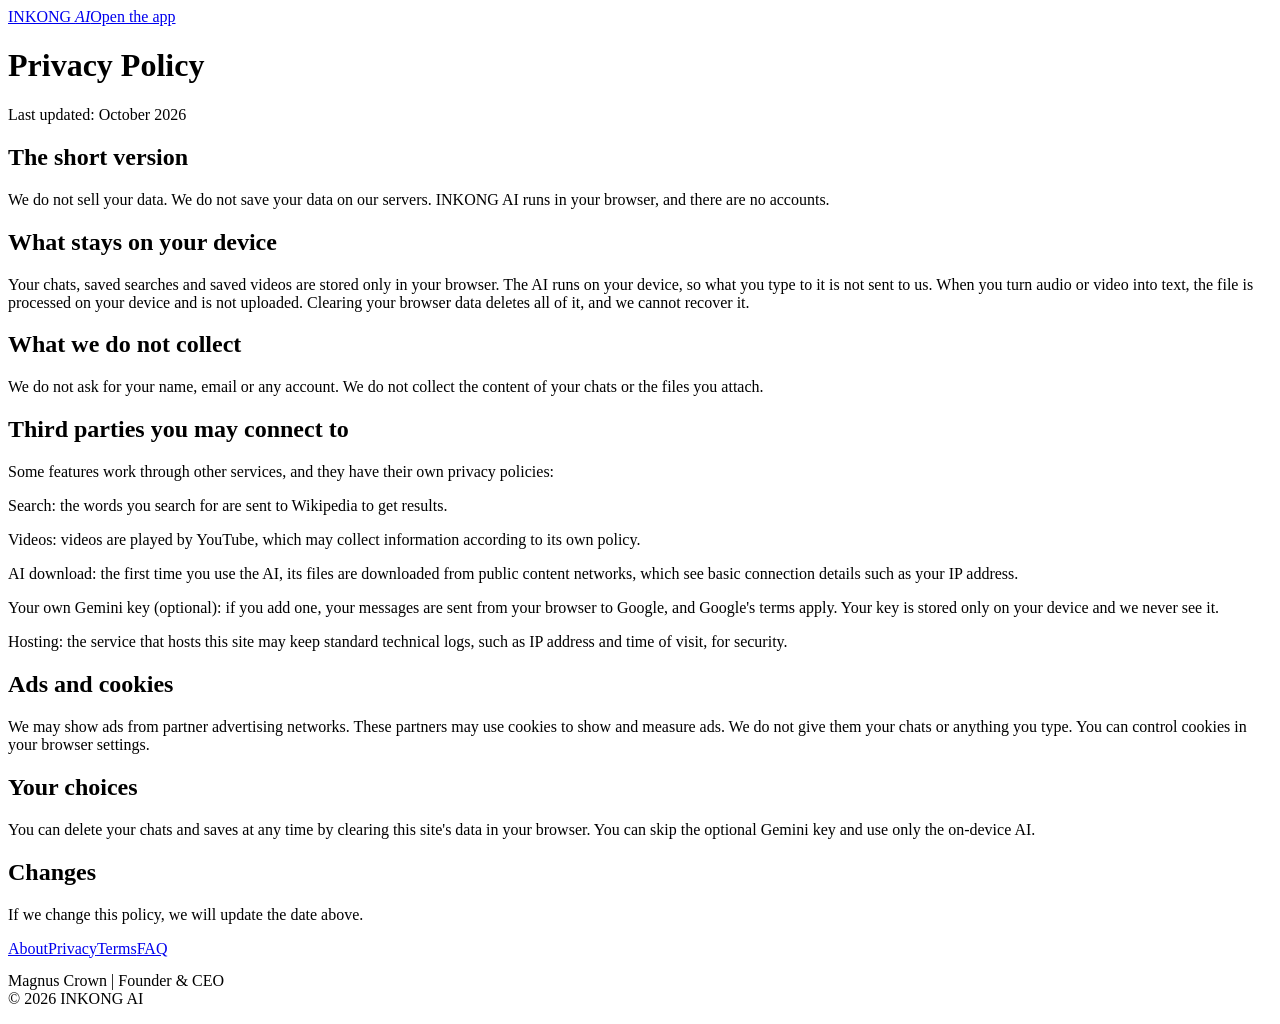
==== privacy.html @ 5ea6ca5b "Create privacy.html" ====
<!DOCTYPE html>
<html lang="en"><head><meta charset="UTF-8">
<meta name="viewport" content="width=device-width,initial-scale=1">
<title>Privacy Policy | INKONG AI</title>
<meta name="description" content="How INKONG AI handles your data: we do not sell it and we do not save it on our servers.">
<meta name="theme-color" content="#050505">
<link rel="stylesheet" href="page.css">
</head><body><div class="wrap">
<div class="top"><a class="brand" href="/">INKONG <em>AI</em></a><a class="open" href="/">Open the app</a></div>
<h1>Privacy Policy</h1>
<p>Last updated: October 2026</p>
<h2>The short version</h2>
<p>We do not sell your data. We do not save your data on our servers. INKONG AI runs in your browser, and there are no accounts.</p>
<h2>What stays on your device</h2>
<p>Your chats, saved searches and saved videos are stored only in your browser. The AI runs on your device, so what you type to it is not sent to us. When you turn audio or video into text, the file is processed on your device and is not uploaded. Clearing your browser data deletes all of it, and we cannot recover it.</p>
<h2>What we do not collect</h2>
<p>We do not ask for your name, email or any account. We do not collect the content of your chats or the files you attach.</p>
<h2>Third parties you may connect to</h2>
<p>Some features work through other services, and they have their own privacy policies:</p>
<p>Search: the words you search for are sent to Wikipedia to get results.</p>
<p>Videos: videos are played by YouTube, which may collect information according to its own policy.</p>
<p>AI download: the first time you use the AI, its files are downloaded from public content networks, which see basic connection details such as your IP address.</p>
<p>Your own Gemini key (optional): if you add one, your messages are sent from your browser to Google, and Google&#x27;s terms apply. Your key is stored only on your device and we never see it.</p>
<p>Hosting: the service that hosts this site may keep standard technical logs, such as IP address and time of visit, for security.</p>
<h2>Ads and cookies</h2>
<p>We may show ads from partner advertising networks. These partners may use cookies to show and measure ads. We do not give them your chats or anything you type. You can control cookies in your browser settings.</p>
<h2>Your choices</h2>
<p>You can delete your chats and saves at any time by clearing this site&#x27;s data in your browser. You can skip the optional Gemini key and use only the on-device AI.</p>
<h2>Changes</h2>
<p>If we change this policy, we will update the date above.</p>
<!-- CONTACT: add your support email here as a paragraph, like: <p>Contact: you@yourdomain.com</p> -->
<footer><a href="about.html">About</a><a href="privacy.html">Privacy</a><a href="terms.html">Terms</a><a href="faq.html">FAQ</a><p style="margin-top:14px">Magnus Crown | Founder &amp; CEO<br>&copy; 2026 INKONG AI</p></footer>
</div></body></html>
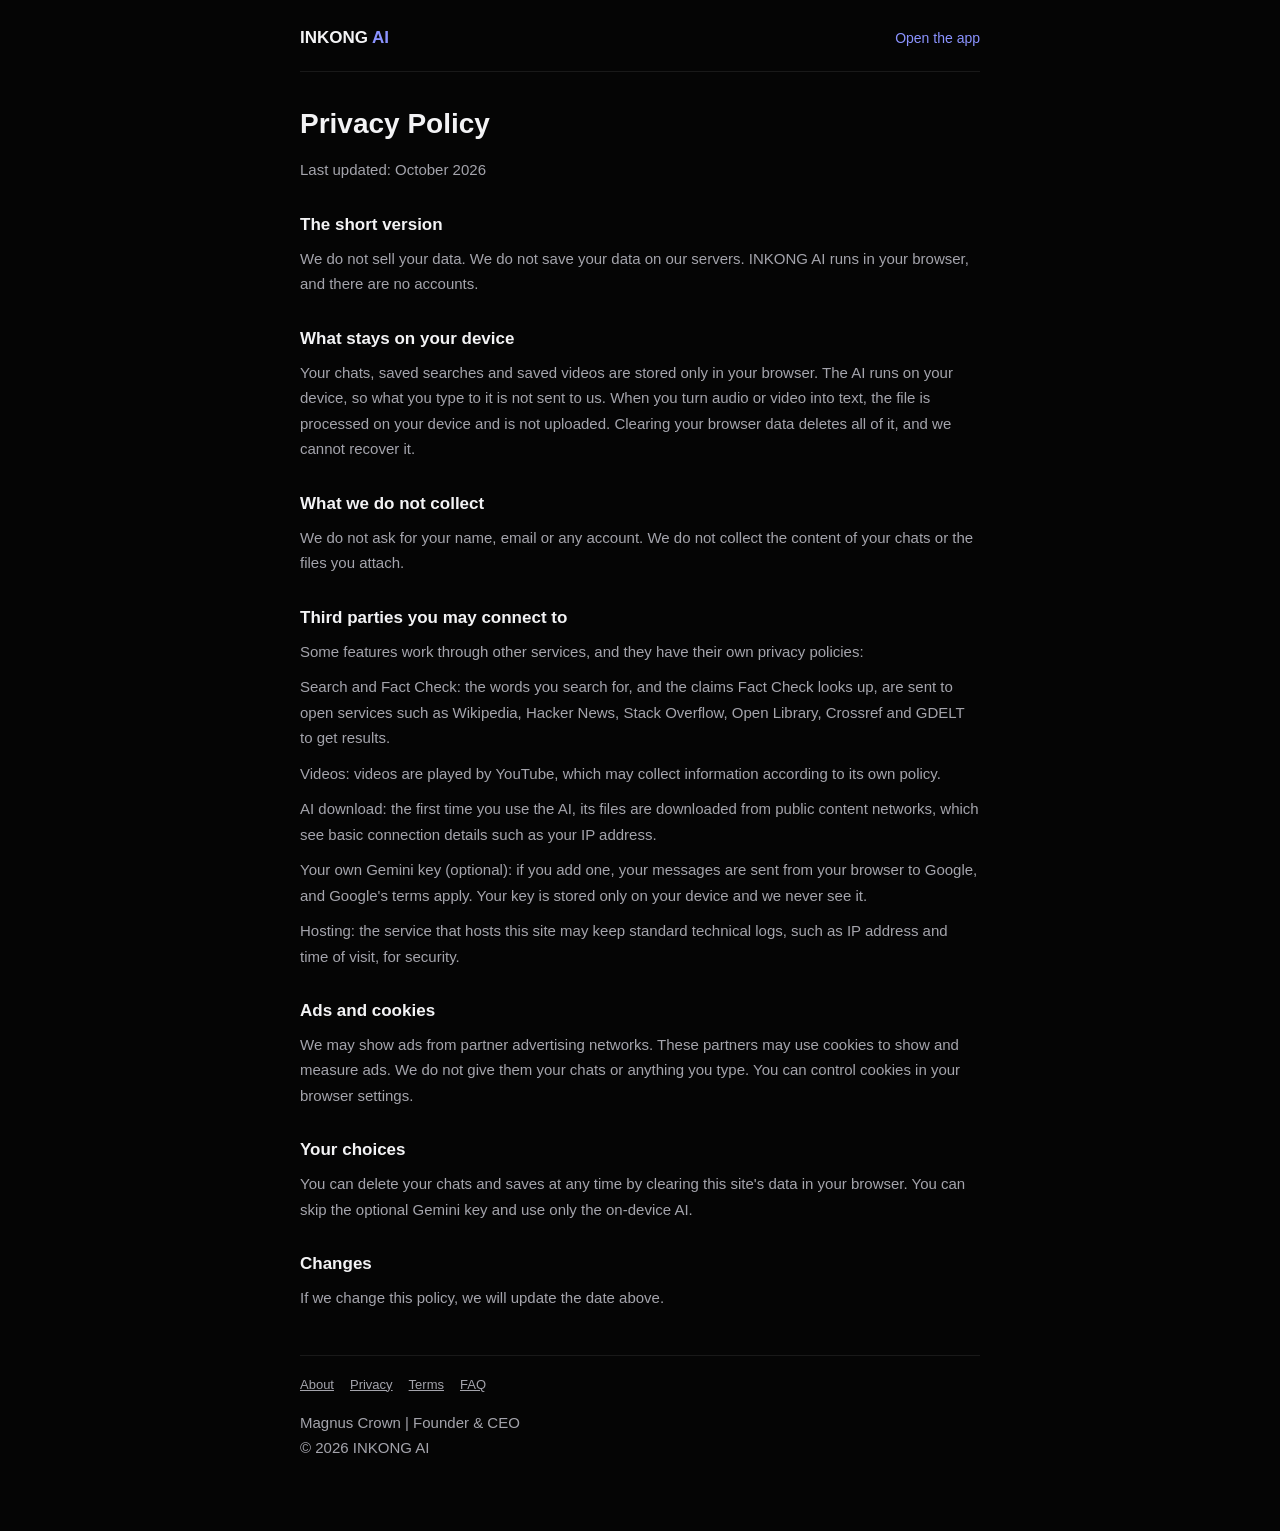
==== commit 700973bb: "Update privacy.html" ====
--- a/privacy.html
+++ b/privacy.html
@@ -17,7 +17,7 @@
 <p>We do not ask for your name, email or any account. We do not collect the content of your chats or the files you attach.</p>
 <h2>Third parties you may connect to</h2>
 <p>Some features work through other services, and they have their own privacy policies:</p>
-<p>Search: the words you search for are sent to Wikipedia to get results.</p>
+<p>Search and Fact Check: the words you search for, and the claims Fact Check looks up, are sent to open services such as Wikipedia, Hacker News, Stack Overflow, Open Library, Crossref and GDELT to get results.</p>
 <p>Videos: videos are played by YouTube, which may collect information according to its own policy.</p>
 <p>AI download: the first time you use the AI, its files are downloaded from public content networks, which see basic connection details such as your IP address.</p>
 <p>Your own Gemini key (optional): if you add one, your messages are sent from your browser to Google, and Google&#x27;s terms apply. Your key is stored only on your device and we never see it.</p>
--- a/page.css
+++ b/page.css
@@ -0,0 +1,12 @@
+:root{--bg:#050505;--bd:rgba(255,255,255,.08);--tx:#f3f3f5;--sb:#a4a4ac;--ac:#8b93ff}
+*{box-sizing:border-box}
+body{margin:0;background:var(--bg);color:var(--tx);font-family:-apple-system,BlinkMacSystemFont,Inter,"Segoe UI",Roboto,sans-serif;line-height:1.7}
+.wrap{max-width:720px;margin:0 auto;padding:24px 20px 60px}
+.top{display:flex;align-items:center;justify-content:space-between;padding-bottom:18px;border-bottom:1px solid var(--bd);margin-bottom:28px}
+.brand{font-weight:600;font-size:17px;color:var(--tx);text-decoration:none}.brand em{font-style:normal;color:var(--ac)}
+.top a.open{color:var(--ac);text-decoration:none;font-size:14px}
+h1{font-size:28px;margin:0 0 10px}
+h2{font-size:17px;margin:28px 0 6px}
+p{color:var(--sb);font-size:15px;margin:0 0 10px}
+footer{margin-top:44px;padding-top:18px;border-top:1px solid var(--bd);font-size:13px;color:var(--sb)}
+footer a{color:var(--sb);margin-right:16px}
